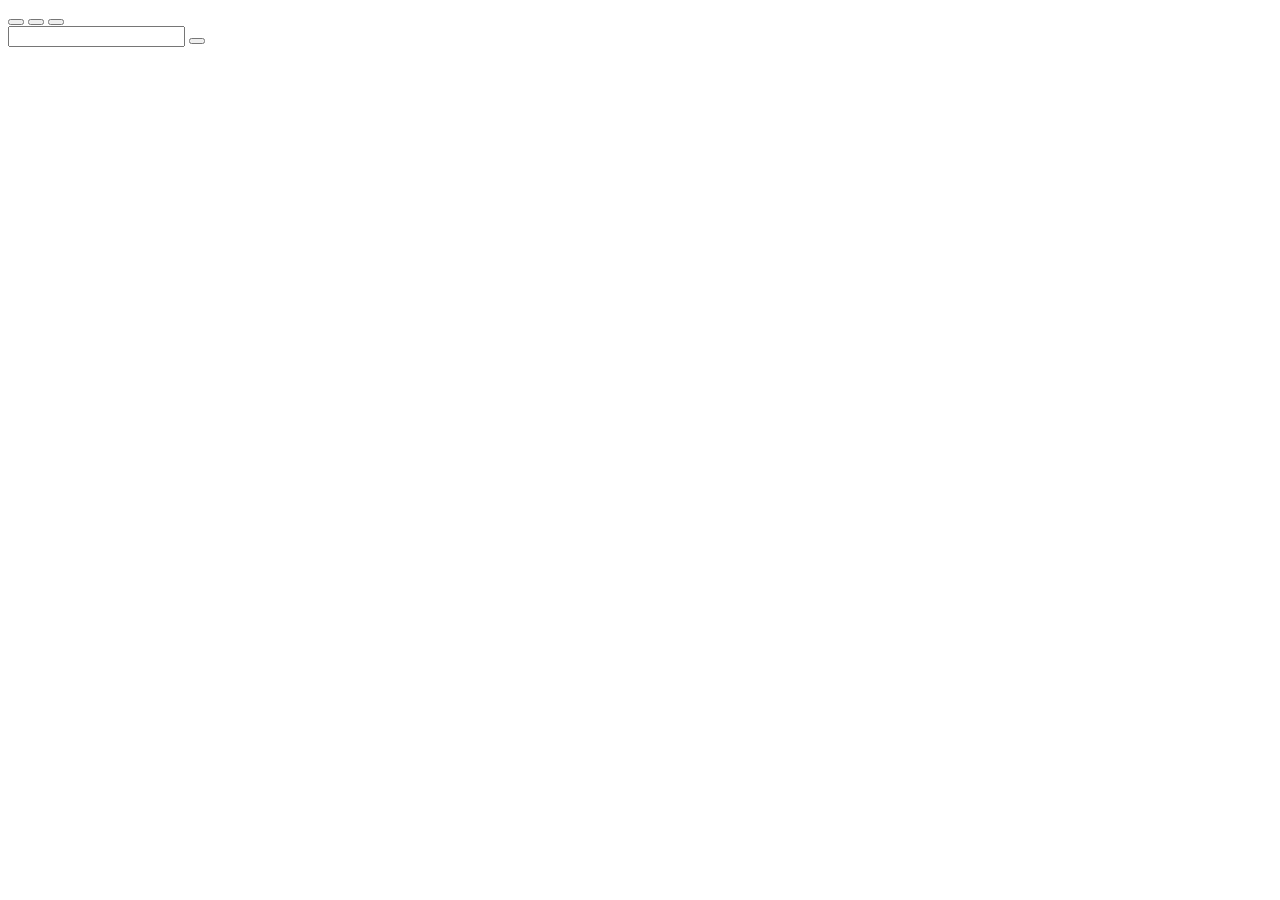
==== index.html @ d4fb4c51 "Update index.html" ====
<!DOCTYPE html>
<html lang="sv">
<head>
<meta charset="UTF-8">
<link rel="stylesheet" href="style.css">
<title>Karma Restaurant</title>
</head>

<body>

<header>

    <nav>
        <button class="nav-button"></button>
        <button class="nav-button"></button>
        <button class="nav-button"></button>
    </nav>

    <div class="searchbar-area">
        <input type="search">
        <button class="search-button"></button>
    </div>

</header>

<section class="topsection"></section>

<section class="imagesection">
    <img src="" alt="">
</section>

<main>
    <article></article>
</main>

<aside></aside>

<footer></footer>

</body>
</html>
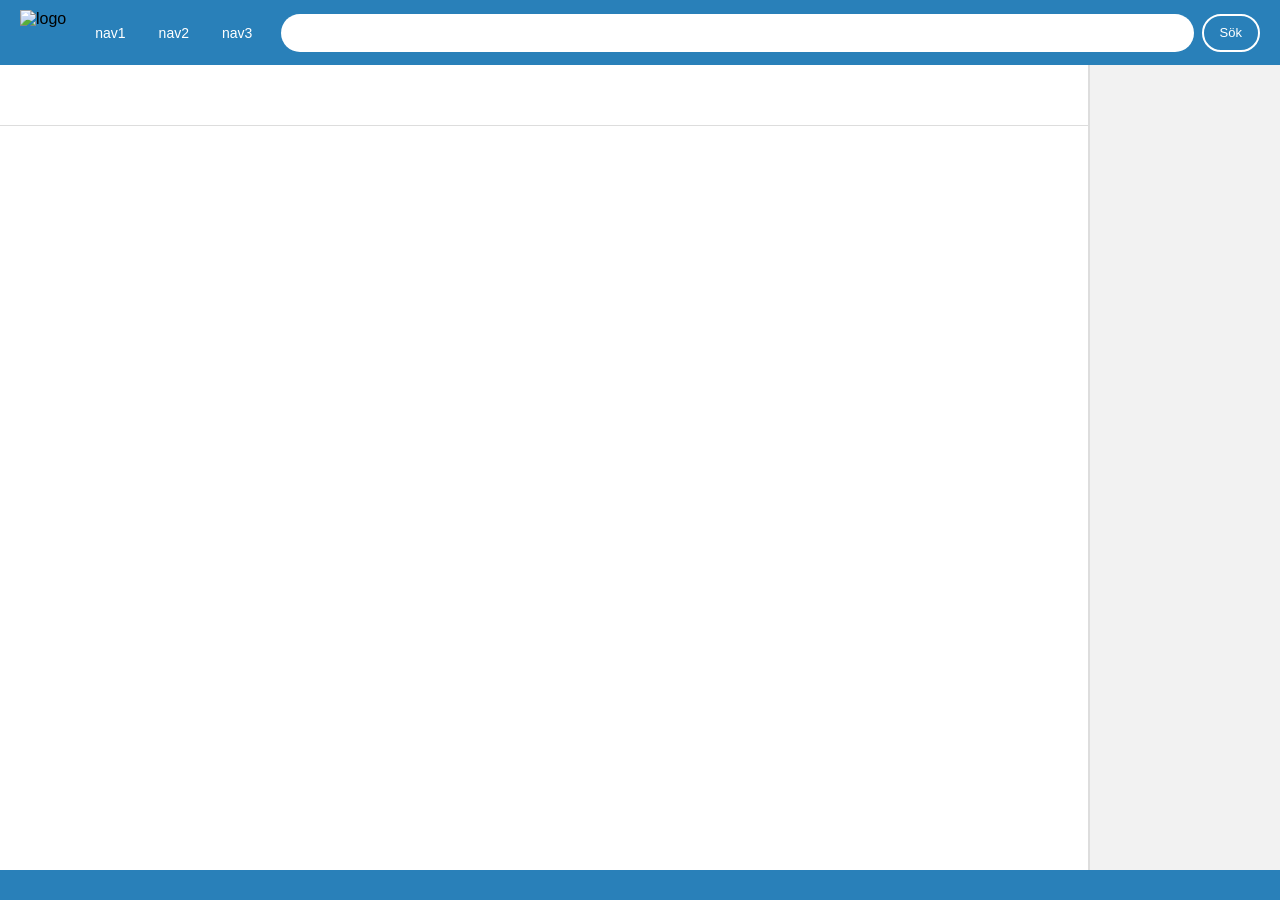
==== commit fd920e64: "CSSoch lite sånt fjifjklsdfjlksf" ====
--- a/index.html
+++ b/index.html
@@ -1,41 +1,43 @@
 <!DOCTYPE html>
 <html lang="sv">
 <head>
-<meta charset="UTF-8">
-<link rel="stylesheet" href="style.css">
-<title>Karma Restaurant</title>
+  <meta charset="UTF-8">
+  <link rel="stylesheet" href="css/style.css">
+  <title>Karma Restaurant</title>
 </head>
 
 <body>
+  <div class="wrapper">
+    <header>
+      <img class="logo" src="" alt="logo">
 
-<header>
+      <nav>
+        <button class="nav-button">nav1</button>
+        <button class="nav-button">nav2</button>
+        <button class="nav-button">nav3</button>
+      </nav>
 
-    <nav>
-        <button class="nav-button"></button>
-        <button class="nav-button"></button>
-        <button class="nav-button"></button>
-    </nav>
+      <div class="searchbar-area">
+        <input type="search">
+        <button class="search-button">Sök</button>
+      </div>
 
-    <div class="searchbar-area">
-        <input type="search">
-        <button class="search-button"></button>
-    </div>
+      <button class="hamburgerButton">☰</button>
 
-</header>
+      <nav id="mobile-nav">
+        <a href="#">Meny</a>
+        <a href="#">Om oss</a>
+        <a href="#">Boka bord</a>
+      </nav>
+    </header>
 
-<section class="topsection"></section>
+    <section class="topsection"></section>
+    <section class="imagesection"></section>
+    <main></main>
+    <aside></aside>
+    <footer></footer>
+  </div>
 
-<section class="imagesection">
-    <img src="" alt="">
-</section>
-
-<main>
-    <article></article>
-</main>
-
-<aside></aside>
-
-<footer></footer>
-
+  <script src="js/main.js"></script>
 </body>
 </html>
--- a/css/style.css
+++ b/css/style.css
@@ -0,0 +1,418 @@
+* {
+  box-sizing: border-box;
+  margin: 0;
+  padding: 0;
+}
+
+body {
+  font-family: Arial, sans-serif;
+}
+
+.wrapper {
+  display: grid;
+  grid-template-columns: 1fr 20% 15%;
+  grid-template-rows: auto auto 1fr auto;
+  grid-template-areas:
+      'hd hd hd'
+      'tp tp as'
+      'mn mn as'
+      'ft ft ft';
+  min-height: 100vh;
+}
+
+/* HEADER */
+
+header {
+  grid-area: hd;
+  background-color: #2980b9;
+  display: flex;
+  align-items: center;
+  padding: 0 20px;
+  height: 65px;
+  gap: 15px;
+}
+
+header .logo {
+  height: 45px;
+  cursor: pointer;
+}
+
+.searchbar-area {
+  flex: 1;
+  display: flex;
+  align-items: center;
+  gap: 8px;
+}
+
+.searchbar-area input {
+  width: 100%;
+  height: 38px;
+  border-radius: 20px;
+  border: none;
+  padding: 0 15px;
+  font-size: 14px;
+  font-family: Arial, sans-serif;
+}
+
+.search-button {
+  height: 38px;
+  padding: 0 16px;
+  border-radius: 20px;
+  border: 2px solid white;
+  background: transparent;
+  color: white;
+  font-size: 13px;
+  cursor: pointer;
+  white-space: nowrap;
+  font-family: Arial, sans-serif;
+  transition: all 0.2s ease;
+}
+
+.search-button:hover {
+  background-color: white;
+  color: #2980b9;
+}
+
+nav {
+  display: flex;
+  gap: 5px;
+}
+
+.nav-button {
+  background: transparent;
+  border: none;
+  color: white;
+  font-size: 14px;
+  padding: 8px 14px;
+  border-radius: 20px;
+  cursor: pointer;
+  font-family: Arial, sans-serif;
+  transition: all 0.2s ease;
+}
+
+.nav-button:hover {
+  background-color: white;
+  color: #2980b9;
+}
+
+.hamburgerButton {
+  display: none;
+  background: transparent;
+  border: none;
+  color: white;
+  font-size: 26px;
+  cursor: pointer;
+  padding: 5px 10px;
+}
+
+#mobile-nav {
+  display: none;
+  flex-direction: column;
+  background-color: #1f6591;
+  position: absolute;
+  top: 65px;
+  left: 0;
+  right: 0;
+  z-index: 100;
+  padding: 10px 0;
+}
+
+#mobile-nav.open {
+  display: flex;
+}
+
+#mobile-nav a {
+  color: white;
+  text-decoration: none;
+  padding: 12px 25px;
+  font-size: 15px;
+  border-bottom: 1px solid rgba(255, 255, 255, 0.15);
+  transition: background 0.2s ease;
+}
+
+#mobile-nav a:hover {
+  background-color: rgba(255, 255, 255, 0.1);
+}
+
+/* TOPSECTION */
+
+.topsection {
+  grid-area: tp;
+  background-color: white;
+  padding: 30px 40px;
+  display: flex;
+  flex-direction: column;
+  align-items: center;
+  gap: 20px;
+  border-bottom: 1px solid #ddd;
+}
+
+.topsection h2 {
+  font-size: 22px;
+  font-weight: 600;
+  color: #222;
+  text-align: center;
+}
+
+.category-buttons {
+  display: flex;
+  gap: 20px;
+  flex-wrap: wrap;
+  justify-content: center;
+}
+
+.category-buttons button {
+  width: 150px;
+  height: 90px;
+  border-radius: 15px;
+  border: 2px solid #ccc;
+  background-color: white;
+  color: #333;
+  font-size: 14px;
+  cursor: pointer;
+  font-family: Arial, sans-serif;
+  transition: all 0.2s ease;
+}
+
+.category-buttons button:hover {
+  background-color: #2980b9;
+  color: white;
+  border-color: #2980b9;
+}
+
+/* MAIN */
+
+main {
+  grid-area: mn;
+  padding: 25px;
+  background-color: white;
+}
+
+.main-card {
+  background-color: #f2f2f2;
+  border: 2px solid #ddd;
+  border-radius: 10px;
+  padding: 20px;
+  display: flex;
+  gap: 25px;
+  align-items: center;
+}
+
+.main-card img {
+  max-width: 50%;
+  border-radius: 8px;
+  object-fit: cover;
+}
+
+.main-content {
+  display: flex;
+  flex-direction: column;
+  gap: 12px;
+}
+
+.main-content h1 {
+  font-size: 26px;
+  font-weight: 600;
+  color: #222;
+}
+
+.main-content p {
+  font-size: 15px;
+  color: #555;
+  line-height: 1.5;
+}
+
+.main-buttons {
+  display: flex;
+  gap: 12px;
+  margin-top: 8px;
+  flex-wrap: wrap;
+}
+
+.left-btn,
+.right-btn {
+  padding: 10px 20px;
+  border-radius: 20px;
+  border: 2px solid #2980b9;
+  font-size: 14px;
+  cursor: pointer;
+  font-family: Arial, sans-serif;
+  transition: all 0.2s ease;
+}
+
+.left-btn {
+  background-color: #2980b9;
+  color: white;
+}
+
+.left-btn:hover {
+  background-color: white;
+  color: #2980b9;
+}
+
+.right-btn {
+  background-color: white;
+  color: #2980b9;
+}
+
+.right-btn:hover {
+  background-color: #2980b9;
+  color: white;
+}
+
+/* ASIDE */
+
+aside {
+  grid-area: as;
+  background-color: #f2f2f2;
+  border-left: 2px solid #ddd;
+  padding: 15px;
+  display: flex;
+  flex-direction: column;
+  gap: 12px;
+}
+
+aside h2 {
+  font-size: 16px;
+  font-weight: 600;
+  text-align: center;
+  color: #333;
+}
+
+.aside-item {
+  display: flex;
+  align-items: center;
+  gap: 10px;
+  background-color: white;
+  border: 1px solid #ddd;
+  border-radius: 10px;
+  padding: 10px;
+}
+
+.aside-item img {
+  height: 40px;
+  border-radius: 5px;
+}
+
+.aside-item h3 {
+  font-size: 13px;
+  color: #333;
+  flex: 1;
+}
+
+.aside-item button {
+  height: 36px;
+  width: 70px;
+  border-radius: 8px;
+  border: 1px solid #2980b9;
+  background-color: #2980b9;
+  color: white;
+  font-size: 11px;
+  cursor: pointer;
+  font-family: Arial, sans-serif;
+  transition: all 0.2s ease;
+  white-space: nowrap;
+}
+
+.aside-item button:hover {
+  background-color: white;
+  color: #2980b9;
+}
+
+/* FOOTER */
+
+footer {
+  grid-area: ft;
+  background-color: #2980b9;
+  display: flex;
+  align-items: center;
+  justify-content: center;
+  gap: 60px;
+  padding: 15px 20px;
+}
+
+.email,
+.telephone {
+  display: flex;
+  align-items: center;
+  gap: 10px;
+  color: white;
+  font-size: 14px;
+}
+
+.email img,
+.telephone img {
+  height: 35px;
+}
+
+/* MOBIL */
+
+@media (max-width: 768px) {
+
+  header {
+      flex-wrap: wrap;
+      height: auto;
+      padding: 10px 15px;
+      position: relative;
+  }
+
+  header .logo {
+      height: 35px;
+  }
+
+  nav {
+      display: none;
+  }
+
+  .searchbar-area {
+      display: none;
+  }
+
+  .hamburgerButton {
+      display: block;
+      margin-left: auto;
+  }
+
+  .wrapper {
+      grid-template-columns: 1fr;
+      grid-template-areas:
+          'hd'
+          'tp'
+          'mn'
+          'as'
+          'ft';
+  }
+
+  .topsection {
+      padding: 20px 15px;
+  }
+
+  .category-buttons button {
+      width: 120px;
+      height: 70px;
+      font-size: 13px;
+  }
+
+  main {
+      padding: 15px;
+  }
+
+  .main-card {
+      flex-direction: column;
+  }
+
+  .main-card img {
+      max-width: 100%;
+      width: 100%;
+  }
+
+  aside {
+      border-left: none;
+      border-top: 2px solid #ddd;
+  }
+
+  footer {
+      gap: 25px;
+      flex-wrap: wrap;
+  }
+}
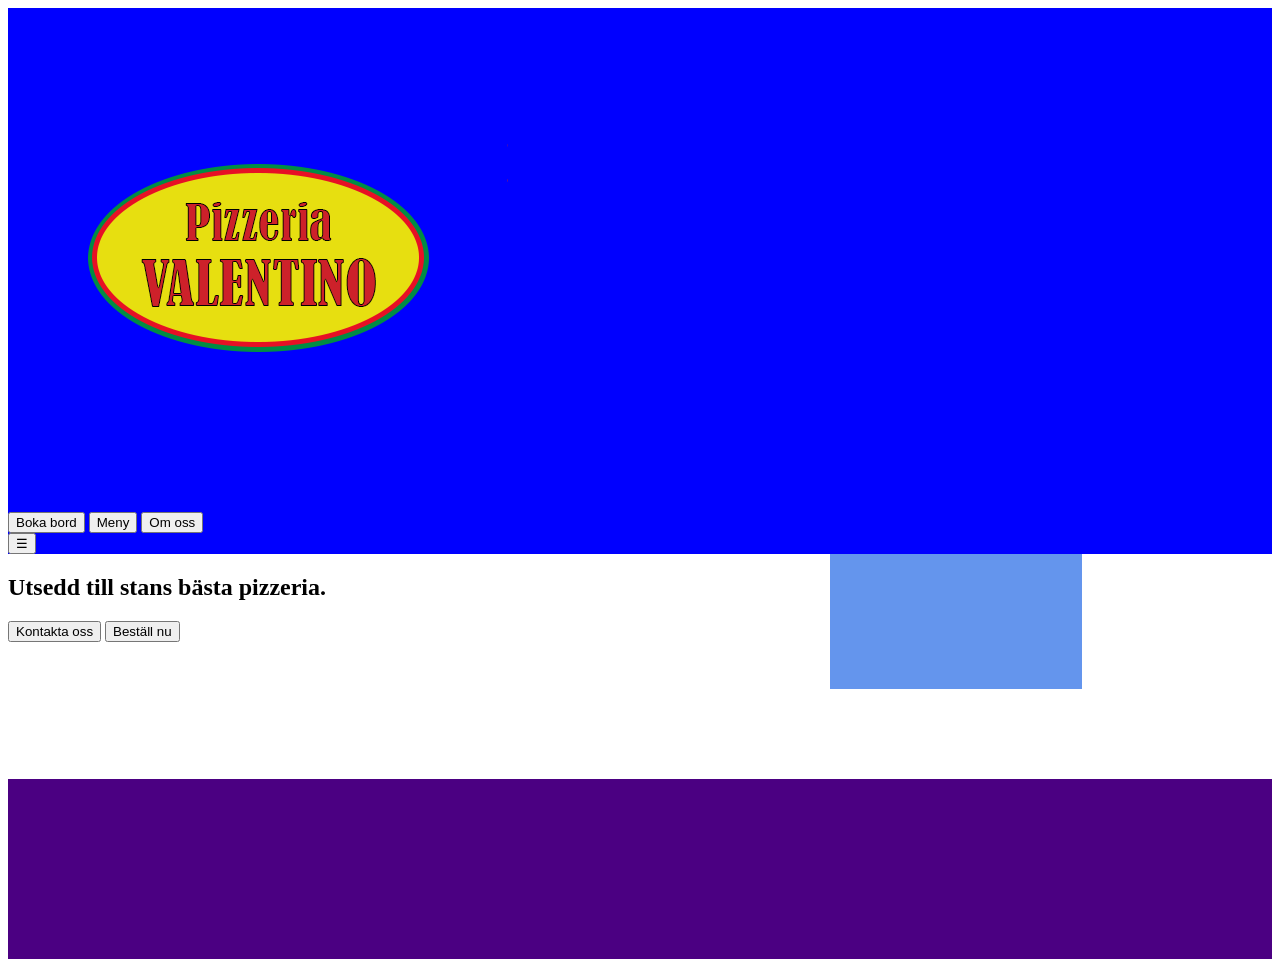
==== commit d53ffe2a: "glömde pusha gjorde detta för en vecka sedan typ" ====
--- a/index.html
+++ b/index.html
@@ -1,43 +1,52 @@
 <!DOCTYPE html>
 <html lang="sv">
 <head>
-  <meta charset="UTF-8">
-  <link rel="stylesheet" href="css/style.css">
-  <title>Karma Restaurant</title>
+    <meta charset="UTF-8">
+    <meta name="viewport" content="width=device-width, initial-scale=1.0">
+    <link rel="stylesheet" href="css/style.css">
+    <title>Pizzeria Valentino</title>
+
+    <link rel="preconnect" href="https://fonts.googleapis.com">
+    <link rel="preconnect" href="https://fonts.gstatic.com" crossorigin>
+    <link href="https://fonts.googleapis.com/css2?family=Sorts+Mill+Goudy:ital@0;1&display=swap" rel="stylesheet">
 </head>
+<body>
+    <div class="wrapper">
+        <header>
+            <a href="index2.html" class="logo-link">
+            <img src="img/Logotyp.png" alt="Logotyp">
+            </a>
 
-<body>
-  <div class="wrapper">
-    <header>
-      <img class="logo" src="" alt="logo">
+        <nav class="desktop-nav">
+            <button class="nav-button">Boka bord</button>
+            <button class="nav-button">Meny</button>
+            <button class="nav-button">Om oss</button>
+        </nav>
 
-      <nav>
-        <button class="nav-button">nav1</button>
-        <button class="nav-button">nav2</button>
-        <button class="nav-button">nav3</button>
-      </nav>
+        <button class="hamburger-button">☰</button>
 
-      <div class="searchbar-area">
-        <input type="search">
-        <button class="search-button">Sök</button>
-      </div>
-
-      <button class="hamburgerButton">☰</button>
-
-      <nav id="mobile-nav">
-        <a href="#">Meny</a>
-        <a href="#">Om oss</a>
-        <a href="#">Boka bord</a>
-      </nav>
+        <nav class="mobil-nav">
+            <button class="mobile-nav-button">Boka bord</button>
+            <button class="mobile-nav-button">Meny</button>
+            <button class="mobile-nav-button">Om oss</button>
+        </nav>
+        <section></section>
+        
     </header>
 
-    <section class="topsection"></section>
-    <section class="imagesection"></section>
-    <main></main>
+    <section class="top-section">
+        <h1>Utsedd till stans bästa pizzeria.</h1>
+        <button>Kontakta oss</button>
+        <button>Beställ nu</button>
+    </section> <!--Tänker att man kan ha typ någon text där det står "Bästa pizzerian"
+                och en knapp där man kan trycka beställ nu-->
+
+
+    <main></main> <!--Tänker att man kan ha typ fake rescensioner som en photoshoppad bild här-->
     <aside></aside>
     <footer></footer>
-  </div>
+    </div>
 
-  <script src="js/main.js"></script>
+    <script src="js/main.js"></script>
 </body>
 </html>
--- a/css/style.css
+++ b/css/style.css
@@ -1,418 +1,49 @@
-* {
-  box-sizing: border-box;
-  margin: 0;
-  padding: 0;
+.wrapper {
+    width: 100%;
+    display: grid;
+    grid-template-columns: 1fr 20% 15%;
+    grid-template-rows: 1fr 15% 10% 20%;
+    grid-template-areas: 
+     'hd hd hd hd'
+     'tp tp tp as'
+     'mn mn mn as'
+     'ft ft ft ft';
+     min-height: 100vh;
 }
 
-body {
-  font-family: Arial, sans-serif;
-}
-
-.wrapper {
-  display: grid;
-  grid-template-columns: 1fr 20% 15%;
-  grid-template-rows: auto auto 1fr auto;
-  grid-template-areas:
-      'hd hd hd'
-      'tp tp as'
-      'mn mn as'
-      'ft ft ft';
-  min-height: 100vh;
-}
 
 /* HEADER */
 
 header {
-  grid-area: hd;
-  background-color: #2980b9;
-  display: flex;
-  align-items: center;
-  padding: 0 20px;
-  height: 65px;
-  gap: 15px;
+    grid-area: hd;
+    background-color: blue;
 }
 
-header .logo {
-  height: 45px;
-  cursor: pointer;
+header .mobile-nav {
+    display: none;
 }
 
-.searchbar-area {
-  flex: 1;
-  display: flex;
-  align-items: center;
-  gap: 8px;
+.mobile-nav-button {
+    display: none;
 }
 
-.searchbar-area input {
-  width: 100%;
-  height: 38px;
-  border-radius: 20px;
-  border: none;
-  padding: 0 15px;
-  font-size: 14px;
-  font-family: Arial, sans-serif;
+.topsection {
+    grid-area: tp;
+    background-color: cadetblue;
 }
 
-.search-button {
-  height: 38px;
-  padding: 0 16px;
-  border-radius: 20px;
-  border: 2px solid white;
-  background: transparent;
-  color: white;
-  font-size: 13px;
-  cursor: pointer;
-  white-space: nowrap;
-  font-family: Arial, sans-serif;
-  transition: all 0.2s ease;
+
+main {
+    grid-area mn;
+    background-color: cornflowerblue;
 }
 
-.search-button:hover {
-  background-color: white;
-  color: #2980b9;
+aside {
+    grid-area: as;
+    background-color: mediumblue;
 }
 
-nav {
-  display: flex;
-  gap: 5px;
+footer {
+    grid-area: ft;
+    background-color: indigo;
 }
-
-.nav-button {
-  background: transparent;
-  border: none;
-  color: white;
-  font-size: 14px;
-  padding: 8px 14px;
-  border-radius: 20px;
-  cursor: pointer;
-  font-family: Arial, sans-serif;
-  transition: all 0.2s ease;
-}
-
-.nav-button:hover {
-  background-color: white;
-  color: #2980b9;
-}
-
-.hamburgerButton {
-  display: none;
-  background: transparent;
-  border: none;
-  color: white;
-  font-size: 26px;
-  cursor: pointer;
-  padding: 5px 10px;
-}
-
-#mobile-nav {
-  display: none;
-  flex-direction: column;
-  background-color: #1f6591;
-  position: absolute;
-  top: 65px;
-  left: 0;
-  right: 0;
-  z-index: 100;
-  padding: 10px 0;
-}
-
-#mobile-nav.open {
-  display: flex;
-}
-
-#mobile-nav a {
-  color: white;
-  text-decoration: none;
-  padding: 12px 25px;
-  font-size: 15px;
-  border-bottom: 1px solid rgba(255, 255, 255, 0.15);
-  transition: background 0.2s ease;
-}
-
-#mobile-nav a:hover {
-  background-color: rgba(255, 255, 255, 0.1);
-}
-
-/* TOPSECTION */
-
-.topsection {
-  grid-area: tp;
-  background-color: white;
-  padding: 30px 40px;
-  display: flex;
-  flex-direction: column;
-  align-items: center;
-  gap: 20px;
-  border-bottom: 1px solid #ddd;
-}
-
-.topsection h2 {
-  font-size: 22px;
-  font-weight: 600;
-  color: #222;
-  text-align: center;
-}
-
-.category-buttons {
-  display: flex;
-  gap: 20px;
-  flex-wrap: wrap;
-  justify-content: center;
-}
-
-.category-buttons button {
-  width: 150px;
-  height: 90px;
-  border-radius: 15px;
-  border: 2px solid #ccc;
-  background-color: white;
-  color: #333;
-  font-size: 14px;
-  cursor: pointer;
-  font-family: Arial, sans-serif;
-  transition: all 0.2s ease;
-}
-
-.category-buttons button:hover {
-  background-color: #2980b9;
-  color: white;
-  border-color: #2980b9;
-}
-
-/* MAIN */
-
-main {
-  grid-area: mn;
-  padding: 25px;
-  background-color: white;
-}
-
-.main-card {
-  background-color: #f2f2f2;
-  border: 2px solid #ddd;
-  border-radius: 10px;
-  padding: 20px;
-  display: flex;
-  gap: 25px;
-  align-items: center;
-}
-
-.main-card img {
-  max-width: 50%;
-  border-radius: 8px;
-  object-fit: cover;
-}
-
-.main-content {
-  display: flex;
-  flex-direction: column;
-  gap: 12px;
-}
-
-.main-content h1 {
-  font-size: 26px;
-  font-weight: 600;
-  color: #222;
-}
-
-.main-content p {
-  font-size: 15px;
-  color: #555;
-  line-height: 1.5;
-}
-
-.main-buttons {
-  display: flex;
-  gap: 12px;
-  margin-top: 8px;
-  flex-wrap: wrap;
-}
-
-.left-btn,
-.right-btn {
-  padding: 10px 20px;
-  border-radius: 20px;
-  border: 2px solid #2980b9;
-  font-size: 14px;
-  cursor: pointer;
-  font-family: Arial, sans-serif;
-  transition: all 0.2s ease;
-}
-
-.left-btn {
-  background-color: #2980b9;
-  color: white;
-}
-
-.left-btn:hover {
-  background-color: white;
-  color: #2980b9;
-}
-
-.right-btn {
-  background-color: white;
-  color: #2980b9;
-}
-
-.right-btn:hover {
-  background-color: #2980b9;
-  color: white;
-}
-
-/* ASIDE */
-
-aside {
-  grid-area: as;
-  background-color: #f2f2f2;
-  border-left: 2px solid #ddd;
-  padding: 15px;
-  display: flex;
-  flex-direction: column;
-  gap: 12px;
-}
-
-aside h2 {
-  font-size: 16px;
-  font-weight: 600;
-  text-align: center;
-  color: #333;
-}
-
-.aside-item {
-  display: flex;
-  align-items: center;
-  gap: 10px;
-  background-color: white;
-  border: 1px solid #ddd;
-  border-radius: 10px;
-  padding: 10px;
-}
-
-.aside-item img {
-  height: 40px;
-  border-radius: 5px;
-}
-
-.aside-item h3 {
-  font-size: 13px;
-  color: #333;
-  flex: 1;
-}
-
-.aside-item button {
-  height: 36px;
-  width: 70px;
-  border-radius: 8px;
-  border: 1px solid #2980b9;
-  background-color: #2980b9;
-  color: white;
-  font-size: 11px;
-  cursor: pointer;
-  font-family: Arial, sans-serif;
-  transition: all 0.2s ease;
-  white-space: nowrap;
-}
-
-.aside-item button:hover {
-  background-color: white;
-  color: #2980b9;
-}
-
-/* FOOTER */
-
-footer {
-  grid-area: ft;
-  background-color: #2980b9;
-  display: flex;
-  align-items: center;
-  justify-content: center;
-  gap: 60px;
-  padding: 15px 20px;
-}
-
-.email,
-.telephone {
-  display: flex;
-  align-items: center;
-  gap: 10px;
-  color: white;
-  font-size: 14px;
-}
-
-.email img,
-.telephone img {
-  height: 35px;
-}
-
-/* MOBIL */
-
-@media (max-width: 768px) {
-
-  header {
-      flex-wrap: wrap;
-      height: auto;
-      padding: 10px 15px;
-      position: relative;
-  }
-
-  header .logo {
-      height: 35px;
-  }
-
-  nav {
-      display: none;
-  }
-
-  .searchbar-area {
-      display: none;
-  }
-
-  .hamburgerButton {
-      display: block;
-      margin-left: auto;
-  }
-
-  .wrapper {
-      grid-template-columns: 1fr;
-      grid-template-areas:
-          'hd'
-          'tp'
-          'mn'
-          'as'
-          'ft';
-  }
-
-  .topsection {
-      padding: 20px 15px;
-  }
-
-  .category-buttons button {
-      width: 120px;
-      height: 70px;
-      font-size: 13px;
-  }
-
-  main {
-      padding: 15px;
-  }
-
-  .main-card {
-      flex-direction: column;
-  }
-
-  .main-card img {
-      max-width: 100%;
-      width: 100%;
-  }
-
-  aside {
-      border-left: none;
-      border-top: 2px solid #ddd;
-  }
-
-  footer {
-      gap: 25px;
-      flex-wrap: wrap;
-  }
-}
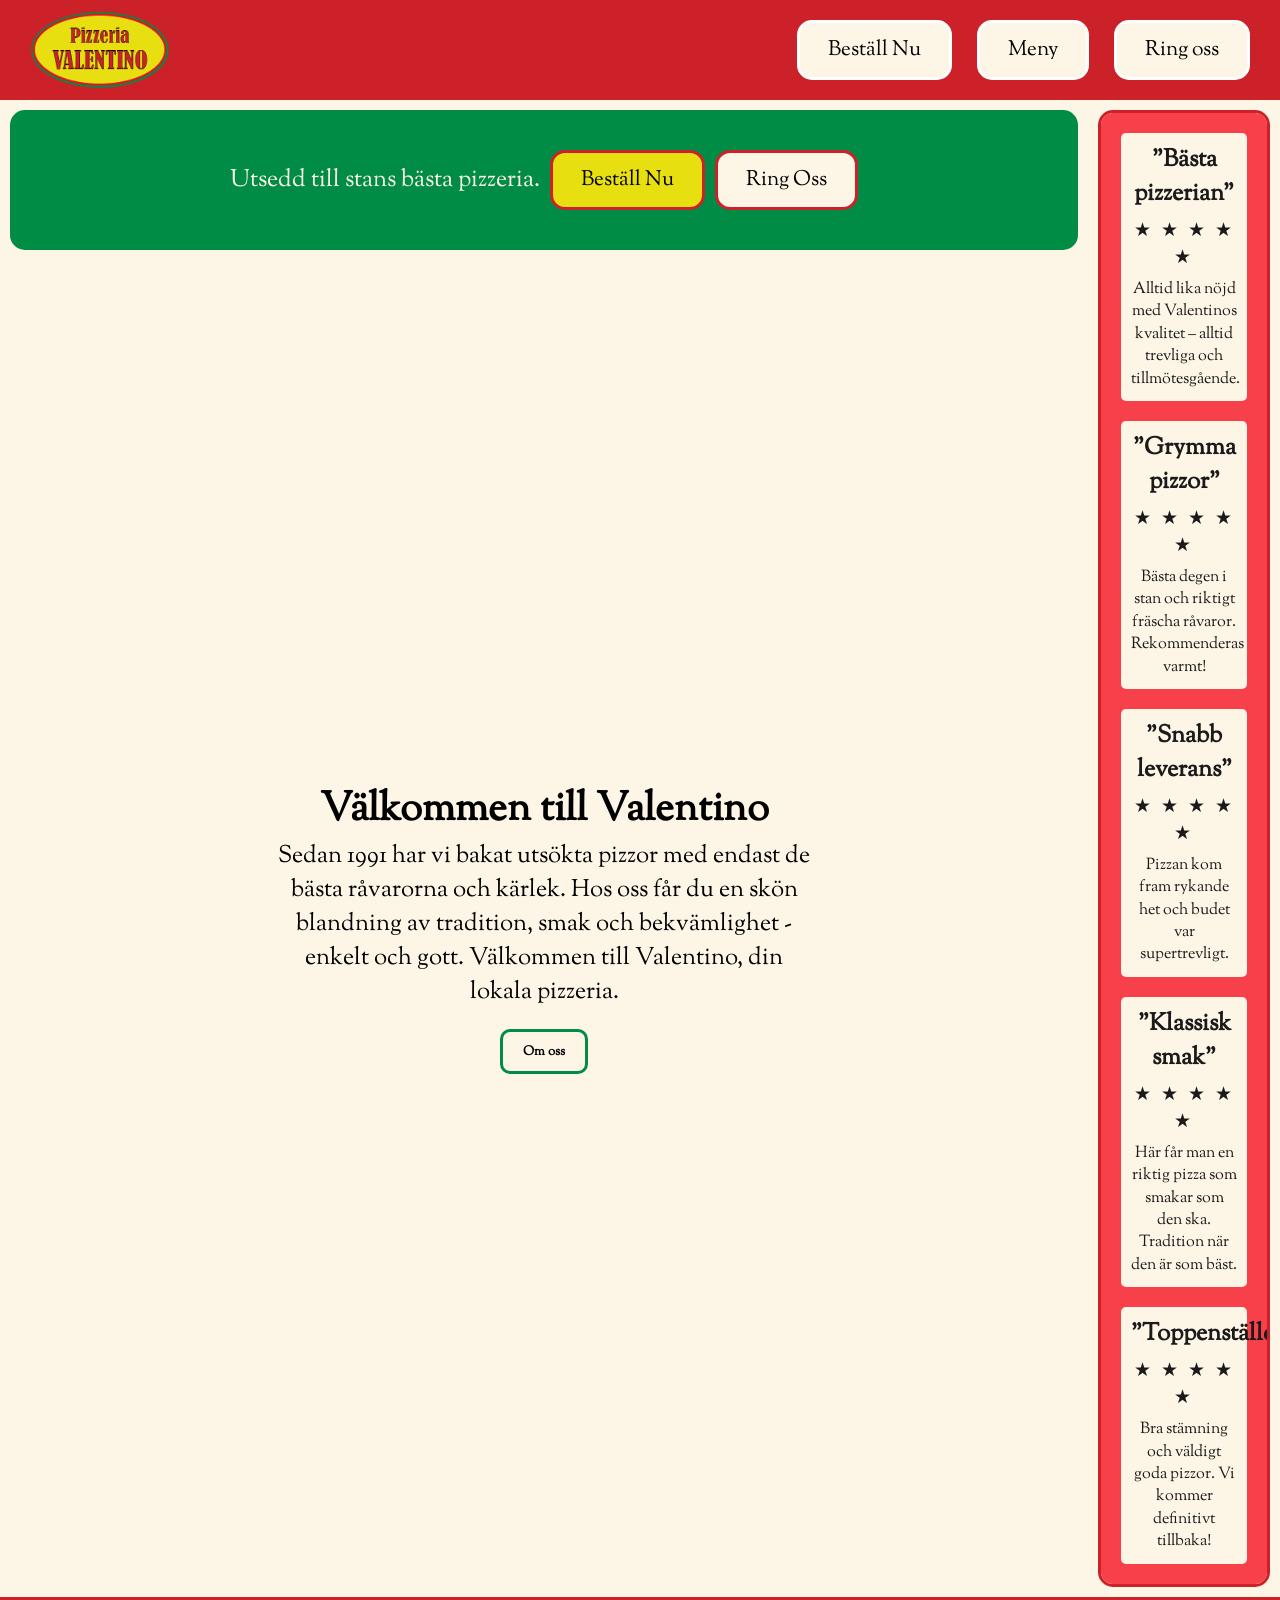
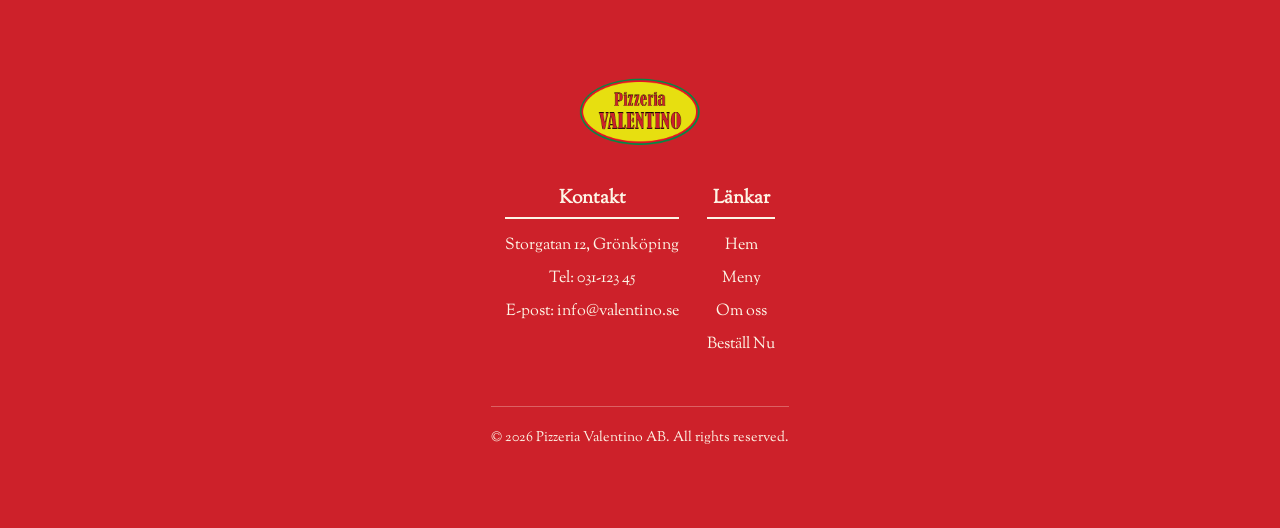
==== commit d11e0580: "Prelimiminär Inlämning Inlämning av det jag har just nu MEN DEN ÄR INTE KLAR" ====
--- a/index.html
+++ b/index.html
@@ -10,42 +10,113 @@
     <link rel="preconnect" href="https://fonts.gstatic.com" crossorigin>
     <link href="https://fonts.googleapis.com/css2?family=Sorts+Mill+Goudy:ital@0;1&display=swap" rel="stylesheet">
 </head>
+
+
+
+
 <body>
     <div class="wrapper">
         <header>
-            <a href="index2.html" class="logo-link">
-            <img src="img/Logotyp.png" alt="Logotyp">
+            <a href="index.html" class="logo-link">
+                <img src="img/Logotyp.png" alt="Logotyp">
             </a>
 
-        <nav class="desktop-nav">
-            <button class="nav-button">Boka bord</button>
-            <button class="nav-button">Meny</button>
-            <button class="nav-button">Om oss</button>
-        </nav>
+            <nav class="desktop-nav">
+                <button class="nav-button">Beställ Nu</button>
+                <button class="nav-button">Meny</button>
+                <button class="nav-button">Ring oss</button>
+            </nav>
 
-        <button class="hamburger-button">☰</button>
+            <button class="menu-button">☰</button>
+        </header>
+        <section class="top-section-background">
+        <section class="top-section">
+            <h1>Utsedd till stans bästa pizzeria.</h1>
+            <button id="topsection-order-button">Beställ Nu</button>
+            <button id="topsection-call-button">Ring Oss</button>
+        </section>
+        </section>  
 
-        <nav class="mobil-nav">
-            <button class="mobile-nav-button">Boka bord</button>
-            <button class="mobile-nav-button">Meny</button>
-            <button class="mobile-nav-button">Om oss</button>
-        </nav>
-        <section></section>
         
-    </header>
-
-    <section class="top-section">
-        <h1>Utsedd till stans bästa pizzeria.</h1>
-        <button>Kontakta oss</button>
-        <button>Beställ nu</button>
-    </section> <!--Tänker att man kan ha typ någon text där det står "Bästa pizzerian"
-                och en knapp där man kan trycka beställ nu-->
 
 
-    <main></main> <!--Tänker att man kan ha typ fake rescensioner som en photoshoppad bild här-->
-    <aside></aside>
-    <footer></footer>
+        <main>
+            <div class="main-content">
+                <h1>Välkommen till Valentino</h1>
+                <p>Sedan 1991 har vi bakat utsökta pizzor med endast de bästa råvarorna och kärlek. Hos oss får du en skön blandning av tradition, smak
+                    och bekvämlighet - enkelt och gott. Välkommen till Valentino, din lokala pizzeria.</p>
+                <button id="main-button">Om oss</button>
+            </div>
+        </main>
+        <section id="aside-background">
+        <aside class="aside">
+            <div class="review-card">
+                <h2>"Bästa pizzerian"</h2>
+                <div class="stars">★ ★ ★ ★ ★</div>
+                <p>Alltid lika nöjd med Valentinos kvalitet – alltid trevliga och tillmötesgående.</p>
+            </div>
+        
+            <div class="review-card">
+                <h2>"Grymma pizzor"</h2>
+                <div class="stars">★ ★ ★ ★ ★</div>
+                <p>Bästa degen i stan och riktigt fräscha råvaror. Rekommenderas varmt!</p>
+            </div>
+        
+            <div class="review-card">
+                <h2>"Snabb leverans"</h2>
+                <div class="stars">★ ★ ★ ★ ★</div>
+                <p>Pizzan kom fram rykande het och budet var supertrevligt.</p>
+            </div>
+        
+            <div class="review-card">
+                <h2>"Klassisk smak"</h2>
+                <div class="stars">★ ★ ★ ★ ★</div>
+                <p>Här får man en riktig pizza som smakar som den ska. Tradition när den är som bäst.</p>
+            </div>
+        
+            <div class="review-card">
+                <h2>"Toppenställe!"</h2>
+                <div class="stars">★ ★ ★ ★ ★</div>
+                <p>Bra stämning och väldigt goda pizzor. Vi kommer definitivt tillbaka!</p>
+            </div>
+        </aside>
+        </section>
+        <footer>
+            <footer>
+                <div class="footer-logo">
+                    <img src="img/Logotyp.png" alt="Pizzeria Valentino Logotyp">
+                </div>
+            
+                <div class="footer-content">
+                    <div class="footer-column">
+                        <h3>Kontakt</h3>
+                        <p>Storgatan 12, Grönköping</p>
+                        <p>Tel: 031-123 45</p>
+                        <p>E-post: info@valentino.se</p>
+                    </div>
+            
+                    <div class="footer-column">
+                        <h3>Länkar</h3>
+                        <a href="index.html">Hem</a>
+                        <a href="meny.html">Meny</a>
+                        <a href="om-oss.html">Om oss</a>
+                        <a href="bestall-nu.html">Beställ Nu</a>
+                    </div>
+                </div>
+            
+                <div class="footer-copyright">
+                    <p>© 2026 Pizzeria Valentino AB. All rights reserved.</p>
+                </div>
+            </footer>
+        </footer>
     </div>
+
+    <div class="fade-layer"></div>
+    <nav class="menu">
+        <button class="mobile-nav-button">Beställ Nu</button>
+        <button class="mobile-nav-button">Meny</button>
+        <button class="mobile-nav-button">Ring oss</button>
+    </nav>
 
     <script src="js/main.js"></script>
 </body>
--- a/css/style.css
+++ b/css/style.css
@@ -1,49 +1,372 @@
+
+* {
+    margin: 0;
+    padding: 0;
+    box-sizing: border-box;
+}
+
+nav, .menu-button, .menu, .nav-button, .mobile-nav-button, .top-section, .top-section button, main h1, main p {
+    font-family: 'Sorts Mill Goudy', serif;
+}
+
+
+.nav-button, .mobile-nav-button {
+    background-color: #FDF5E6;
+    color: black;
+    border: 3px solid white;
+    border-radius: 15px;
+    padding: 12px 28px; 
+    font-size: 1.3rem; 
+    font-weight: 400;
+    cursor: pointer;
+    transition: all 0.3s ease;
+}
+
+.nav-button:hover, .mobile-nav-button:hover {
+    background-color: #cd212a;
+    color: white;
+}
+
+
 .wrapper {
     width: 100%;
     display: grid;
-    grid-template-columns: 1fr 20% 15%;
-    grid-template-rows: 1fr 15% 10% 20%;
+    min-height: 100vh;
+    grid-template-columns: 1fr;
+
+    grid-template-rows: min-content auto 1fr auto auto;
     grid-template-areas: 
-     'hd hd hd hd'
-     'tp tp tp as'
-     'mn mn mn as'
-     'ft ft ft ft';
-     min-height: 100vh;
-}
-
-
-/* HEADER */
+        "hd" 
+        "tp" 
+        "mn" 
+        "as" 
+        "ft";
+}
+
 
 header {
     grid-area: hd;
-    background-color: blue;
-}
-
-header .mobile-nav {
+    height: 100px;
+    background-color: #cd212a;
+    display: flex;
+    justify-content: space-between;
+    align-items: center;
+    padding: 15px 30px; 
+    position: relative;
+    z-index: 100; 
+}
+
+header .logo-link img {
+    height: 80px; 
+    width: auto;
+    display: block;
+}
+
+.menu-button {
+    background: none;
+    border: none;
+    color: white;
+    font-size: 2.5rem;
+    cursor: pointer;
     display: none;
 }
 
-.mobile-nav-button {
-    display: none;
-}
-
-.topsection {
+
+.top-section-background {
     grid-area: tp;
-    background-color: cadetblue;
-}
-
-
-main {
-    grid-area mn;
-    background-color: cornflowerblue;
-}
-
-aside {
+    background-color: #FDF5E6;
+}
+.top-section { 
+    display: flex;
+    
+    background-color: #008C45; 
+    color: #FDF5E6;
+    padding: 40px 20px; 
+    align-content: center;
+    justify-content: center;
+    align-items: center;
+    margin: 10px;
+    border-radius: 15px;
+    gap: 10px;
+
+}
+
+.top-section h1 {
+    font-size: 1.5rem;
+    font-weight: 500;
+}
+
+.top-section button {
+
+    border-radius: 15px;
+    border: 3px solid #cd212a;
+    padding: 12px 28px; 
+    font-size: 1.3rem; 
+    font-weight: 400;
+    cursor: pointer;
+    transition: all 0.3s ease;
+}
+
+#topsection-order-button {
+    background-color: #e7df10;
+}
+#topsection-call-button {
+    background-color: #FDF5E6;
+}
+
+.top-section button:hover, #topsection-order-button:hover, #topsection-call-button:hover{
+    background-color: #008C45;
+    color: #FDF5E6;
+    border: 3px solid #FDF5E6;
+}
+
+
+
+
+main { 
+    grid-area: mn; 
+    background-color: #FDF5E6;
+    min-height: 400px; 
+    height: 100%; 
+    background-image: url('../img/mainBackgroundMobile.png'); 
+    background-size: cover;      
+    background-position: center; 
+    background-repeat: no-repeat;
+    display: flex;
+    flex-direction: column;
+    justify-content: center; 
+    align-items: center;    
+    text-align: center;
+    padding: 20px;
+}
+
+.main-content {
+    background-color: #FDF5E6; 
+    padding: 30px;
+    border-radius: 15px;
+    max-width: 600px;
+}
+
+.main-content h1 {
+    font-size: 2.5rem;
+}
+
+.main-content p {
+    font-weight: 400;
+    font-size: 1.5rem;
+}
+
+#main-button {
+    background-color: #FDF5E6;
+    color: black;
+    border: 3px solid #008C45;
+    border-radius: 10px;
+    padding: 10px 20px;
+    font-family: 'Sorts Mill Goudy', serif;
+    font-weight: 600;
+    cursor: pointer;
+    margin-top: 20px;
+    transition: 0.2s ease;
+}
+
+#main-button:hover {
+    background-color: #e7df10;
+}
+
+
+
+#aside-background {
     grid-area: as;
-    background-color: mediumblue;
-}
+    background-color: #FDF5E6;
+}
+
+
+.aside { 
+    display: flex;
+    background-color: #f74049; 
+    border: 3px solid #cd212a;
+    margin: 10px;
+    border-radius: 15px;
+    flex-direction: column;
+    align-content: space-evenly;
+}
+
+.review-card {
+    background-color: #FDF5E6; 
+    padding: 10px;
+    border-radius: 5px; 
+    text-align: center;
+    font-family: 'Sorts Mill Goudy', serif;
+    color: #1a1a1a;
+    display: flex;
+    flex-direction: column;
+    gap: 7px;
+}
+
+.review-card h3 {
+    font-size: 1.4rem;
+    font-weight: 800;
+}
+
+.review-card .stars {
+    font-size: 1.2rem;
+    letter-spacing: 3px;
+}
+
+.review-card p {
+    font-size: 1rem;
+    line-height: 1.4;
+}
+
 
 footer {
     grid-area: ft;
-    background-color: indigo;
-}
+    background-color: #cd212a;
+    color: #FDF5E6;
+    padding: 40px 20px; 
+    display: flex;
+    flex-direction: column;
+    align-items: center;
+    gap: 30px;
+    font-family: 'Sorts Mill Goudy', serif;
+}
+
+.footer-logo img {
+    height: 70px; 
+    width: auto;
+}
+
+.footer-content {
+    width: 100%;
+    max-width: 1000px;
+    display: flex;
+    justify-content: space-around; 
+    text-align: center;
+}
+
+.footer-column {
+    display: flex;
+    flex-direction: column;
+    gap: 10px;
+}
+
+.footer-column h3 {
+    border-bottom: 2px solid #FDF5E6;
+    padding-bottom: 5px;
+    margin-bottom: 5px;
+}
+
+.footer-column a {
+    color: #FDF5E6;
+    text-decoration: none;
+    transition: opacity 0.3s;
+}
+
+.footer-column a:hover {
+    opacity: 0.7;
+}
+
+.footer-copyright {
+    margin-top: 20px;
+    font-size: 0.9rem;
+    border-top: 1px solid rgba(253, 245, 230, 0.3);
+    padding-top: 20px;
+    width: 100%;
+    text-align: center;
+}
+
+/*Mobil*/
+@media (max-width: 768px) {
+    .desktop-nav { display: none; }
+    .menu-button { display: block; }
+
+    .fade-layer {
+        position: fixed;
+        top: 0;
+        left: 0;
+        width: 100%;
+        height: 100%;
+        background: rgba(0,0,0,0.6);
+        z-index: 150; 
+        display: none;
+        pointer-events: auto;
+    }
+
+    .fade-layer.visible {
+        display: block;
+    }
+
+    .menu {
+        display: flex;
+        flex-direction: column;
+        gap: 15px;
+        position: fixed;
+        top: 0;
+        right: -280px;
+        width: 250px;
+        height: 100%;
+        background-color: #cd212a;
+        padding: 100px 20px;
+        transition: 0.4s;
+        z-index: 200; 
+        box-shadow: -5px 0 15px rgba(0,0,0,0.3);
+    }
+
+    .menu.show {
+        right: 0;
+    }
+    
+    .mobile-nav-button {
+        width: 100%;
+        font-size: 1.1rem; 
+    }
+
+    aside {
+        grid-area: as;
+        display: grid;
+        grid-template-columns: 1fr 1fr;
+        gap: 15px;
+        padding: 20px;
+        background-color: #FDF5E6;
+    }
+
+    .footer-content {
+        flex-direction: column;
+        gap: 30px;
+    }
+    
+}
+
+/*Desktop*/
+@media (min-width: 769px) {
+    .wrapper {
+        grid-template-columns: 1fr 20% 15%;
+        grid-template-rows: 100px 160px 1fr auto;
+        grid-template-areas: 
+            'hd hd hd'
+            'tp tp as'
+            'mn mn as'
+            'ft ft ft';
+    }
+    .desktop-nav { 
+        display: flex; 
+        gap: 25px; 
+    }
+
+    main {
+        
+        background-image: url('../img/mainBackgroundDesktop3.png'); 
+    }
+
+    aside {
+        grid-area: as;
+        grid-row: 2 / 4; 
+        flex-direction: column;
+        gap: 20px;
+        padding: 20px;
+        background-color: #00008b; 
+        overflow-y: auto; 
+    }
+    .menu { display: none; }
+    .fade-layer { display: none !important; }
+}
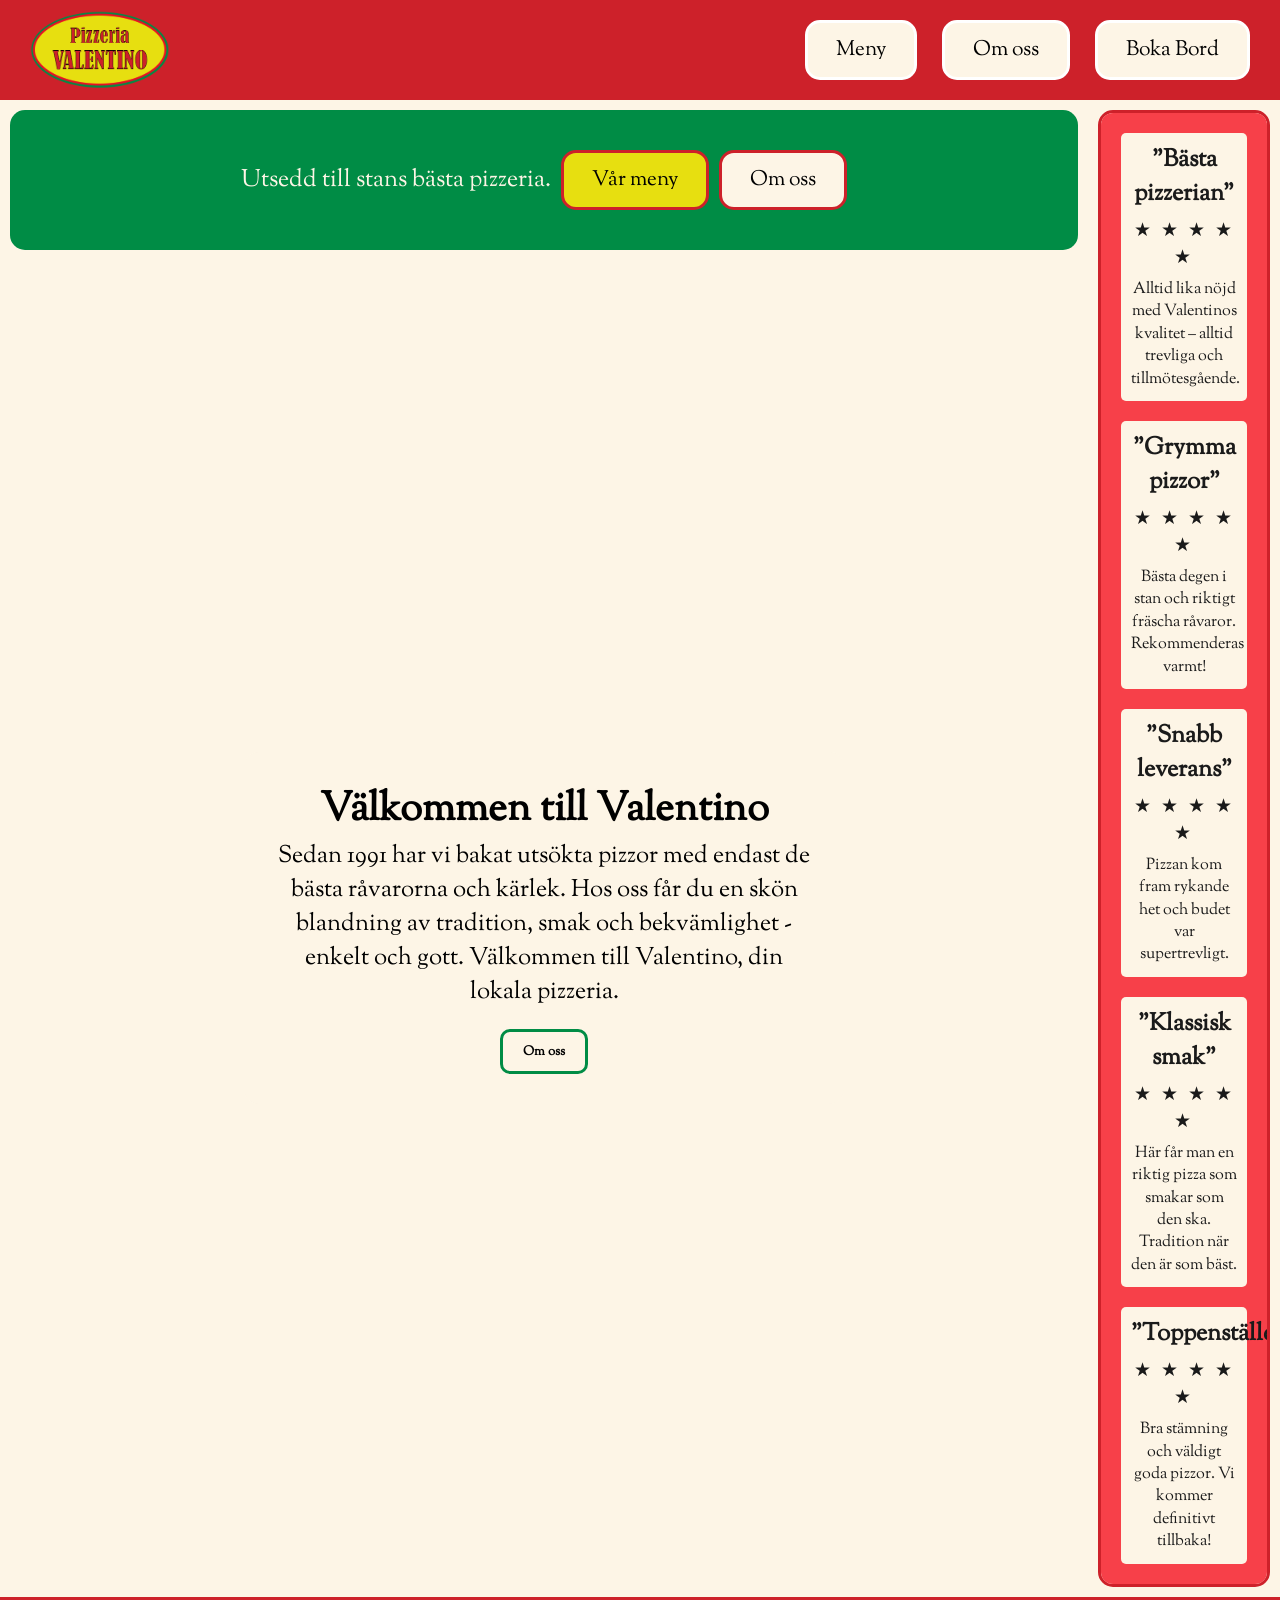
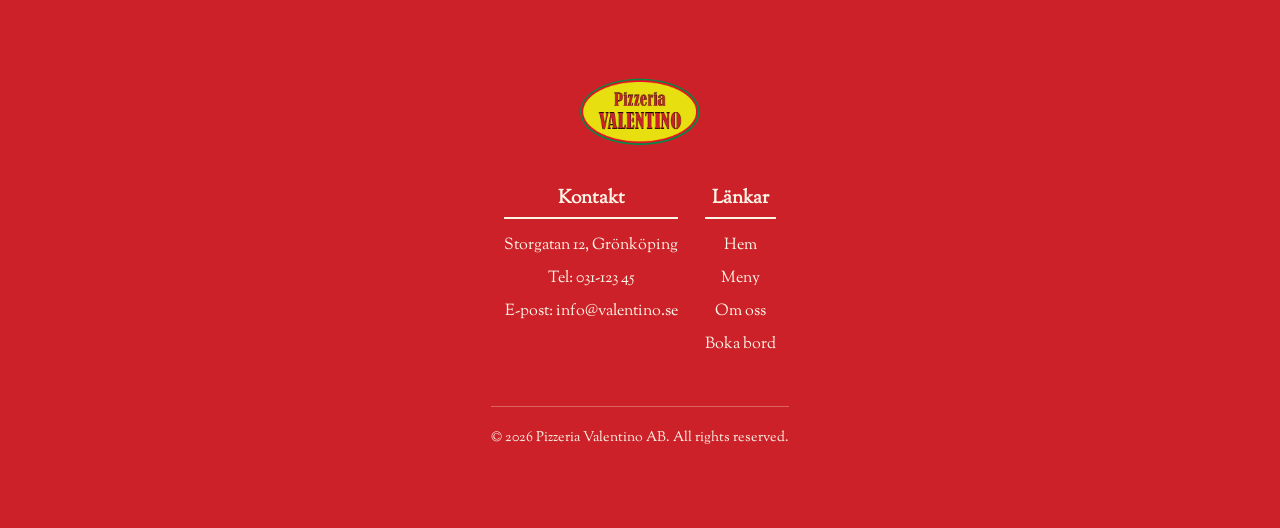
==== commit 16ddcb7b: "INLÄMNING - Final Ludvig Overland Detta är den slutgiltiga inlämningen för mitt slutprojekt i Webbut" ====
--- a/index.html
+++ b/index.html
@@ -22,9 +22,9 @@
             </a>
 
             <nav class="desktop-nav">
-                <button class="nav-button">Beställ Nu</button>
-                <button class="nav-button">Meny</button>
-                <button class="nav-button">Ring oss</button>
+                <button class="nav-button" onclick="window.location.href='meny.html'">Meny</button>
+                <button class="nav-button" onclick="window.location.href='om-oss.html'">Om oss</button>
+                <button class="nav-button" onclick="window.location.href='boka-bord.html'">Boka Bord</button>
             </nav>
 
             <button class="menu-button">☰</button>
@@ -32,8 +32,8 @@
         <section class="top-section-background">
         <section class="top-section">
             <h1>Utsedd till stans bästa pizzeria.</h1>
-            <button id="topsection-order-button">Beställ Nu</button>
-            <button id="topsection-call-button">Ring Oss</button>
+            <button id="topsection-order-button" onclick="window.location.href='meny.html'">Vår meny</button>
+            <button id="topsection-call-button" onclick="window.location.href='om-oss.html'">Om oss</button>
         </section>
         </section>  
 
@@ -100,7 +100,7 @@
                         <a href="index.html">Hem</a>
                         <a href="meny.html">Meny</a>
                         <a href="om-oss.html">Om oss</a>
-                        <a href="bestall-nu.html">Beställ Nu</a>
+                        <a href="boka-bord.html">Boka bord</a>
                     </div>
                 </div>
             
@@ -113,9 +113,9 @@
 
     <div class="fade-layer"></div>
     <nav class="menu">
-        <button class="mobile-nav-button">Beställ Nu</button>
-        <button class="mobile-nav-button">Meny</button>
-        <button class="mobile-nav-button">Ring oss</button>
+        <button class="mobile-nav-button" onclick="window.location.href='meny.html'">Meny</button>
+        <button class="mobile-nav-button" onclick="window.location.href='om-oss.html'">Om oss</button>
+        <button class="mobile-nav-button" onclick="window.location.href='boka-bord.html'">Boka bord</button>
     </nav>
 
     <script src="js/main.js"></script>
--- a/css/style.css
+++ b/css/style.css
@@ -369,4 +369,5 @@
     }
     .menu { display: none; }
     .fade-layer { display: none !important; }
-}+}
+
